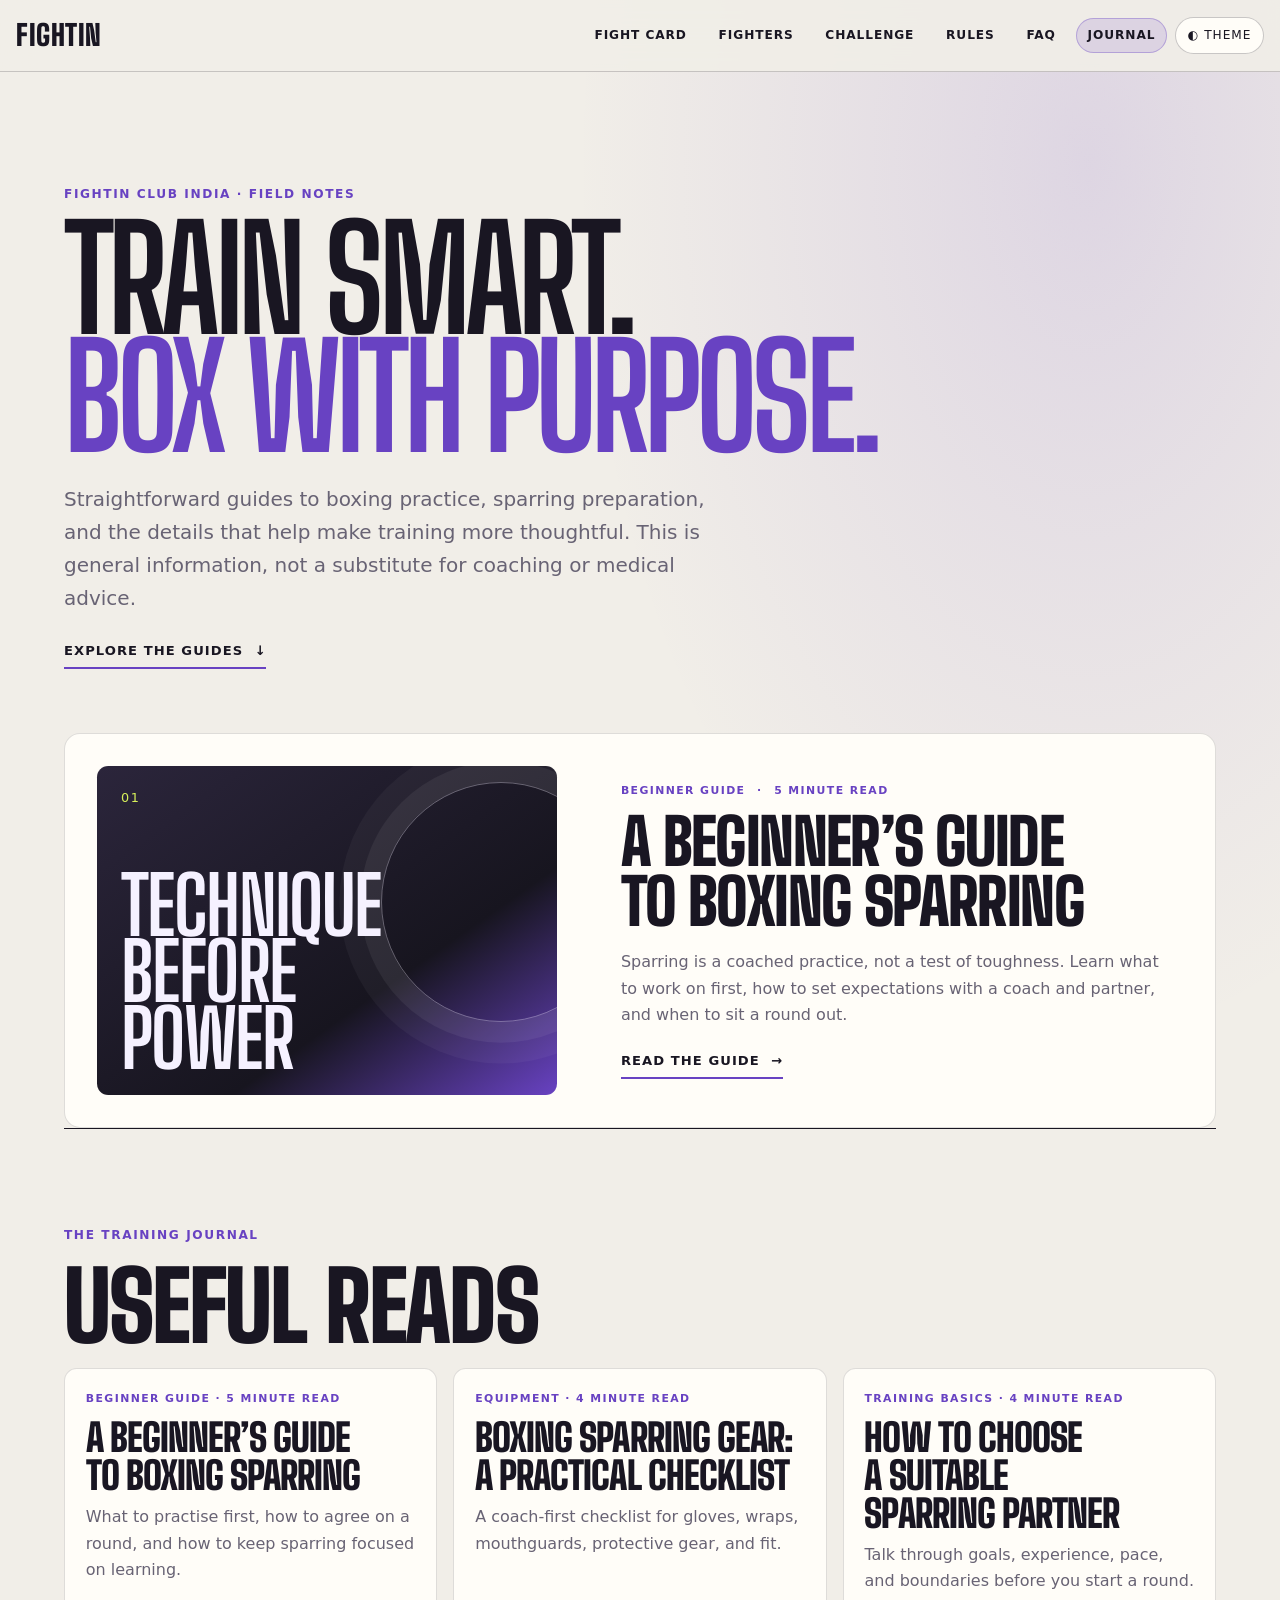
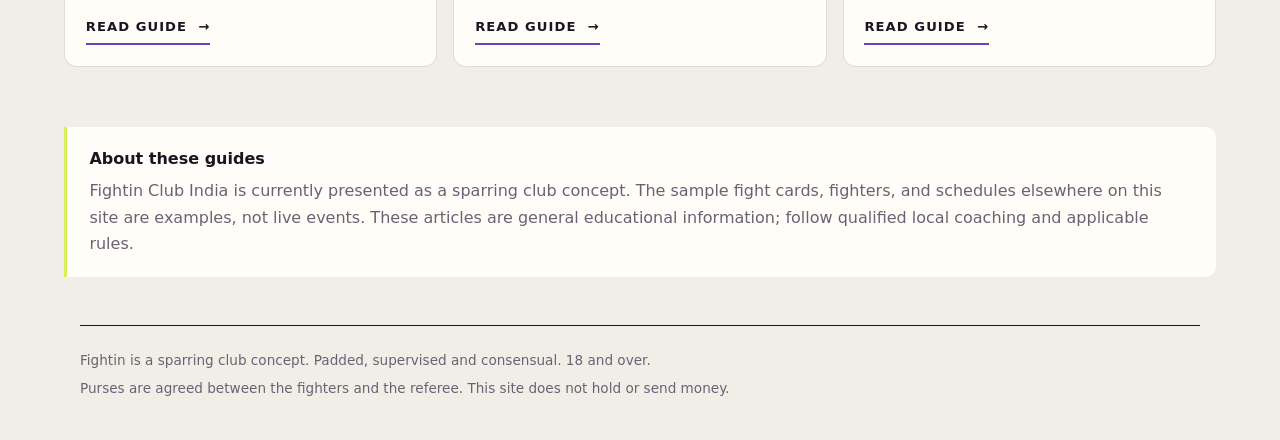
==== blog.html @ d7cea07d "add blog pages too" ====
<!doctype html>
<html lang="en">
<head>
<meta charset="utf-8">
<meta name="viewport" content="width=device-width, initial-scale=1, viewport-fit=cover">
<title>Boxing &amp; Sparring Guides | Fightin Club India</title>
<meta name="description" content="Practical boxing guides from Fightin Club India: beginner sparring basics, a boxing gear checklist, and how coaches match sparring partners.">
<link rel="canonical" href="https://fightin.in/blog.html">
<meta property="og:type" content="website">
<meta property="og:url" content="https://fightin.in/blog.html">
<meta property="og:title" content="Boxing &amp; Sparring Guides | Fightin Club India">
<meta property="og:description" content="Read practical guides to beginner boxing sparring, essential training gear, and choosing a suitable sparring partner.">
<meta name="twitter:card" content="summary">
<meta name="twitter:title" content="Boxing &amp; Sparring Guides | Fightin Club India">
<meta name="twitter:description" content="Read practical guides to beginner boxing sparring, essential training gear, and choosing a suitable sparring partner.">
<link rel="preconnect" href="https://fonts.googleapis.com">
<link rel="preconnect" href="https://fonts.gstatic.com" crossorigin>
<link rel="stylesheet" href="https://fonts.googleapis.com/css2?family=Big+Shoulders+Display:wght@700;900&amp;family=Special+Elite&amp;display=swap">
<link rel="stylesheet" href="styles.css">
</head>
<body data-page="blog">
<nav class="nav" aria-label="Main">
  <a class="brand" href="index.html">Fightin</a>
  <a data-page="fights" href="fights.html">Fight card</a>
  <a data-page="fighters" href="fighters.html">Fighters</a>
  <a data-page="challenge" href="challenge.html">Challenge</a>
  <a data-page="rules" href="rules.html">Rules</a>
  <a data-page="faq" href="faq.html">FAQ</a>
  <a data-page="blog" href="blog.html">Journal</a>
</nav>

<main class="journal">
  <header class="journal-head">
    <p class="journal-kicker">Fightin Club India · Field notes</p>
    <h1>Train smart.<br><span>Box with purpose.</span></h1>
    <p class="journal-intro">Straightforward guides to boxing practice, sparring preparation, and the details that help make training more thoughtful. This is general information, not a substitute for coaching or medical advice.</p>
    <a class="journal-link" href="#latest">Explore the guides <span aria-hidden="true">↓</span></a>
  </header>

  <section class="journal-feature" aria-label="Featured guide">
    <div class="feature-art" aria-hidden="true"><span>01</span><b>TECHNIQUE<br>BEFORE<br>POWER</b><i></i></div>
    <div class="feature-copy">
      <p class="journal-meta">Beginner guide <span>·</span> 5 minute read</p>
      <h2><a href="boxing-sparring-for-beginners.html">A beginner’s guide to boxing sparring</a></h2>
      <p>Sparring is a coached practice, not a test of toughness. Learn what to work on first, how to set expectations with a coach and partner, and when to sit a round out.</p>
      <a class="journal-link" href="boxing-sparring-for-beginners.html">Read the guide <span aria-hidden="true">→</span></a>
    </div>
  </section>

  <section class="journal-list" id="latest">
    <div class="journal-section-head"><p class="journal-kicker">The training journal</p><h2>Useful reads</h2></div>

    <div class="journal-cards">
      <article class="journal-card"><p class="journal-meta">Beginner guide · 5 minute read</p><h2><a href="boxing-sparring-for-beginners.html">A beginner’s guide to boxing sparring</a></h2><p>What to practise first, how to agree on a round, and how to keep sparring focused on learning.</p><a class="journal-link" href="boxing-sparring-for-beginners.html">Read guide <span aria-hidden="true">→</span></a></article>
      <article class="journal-card"><p class="journal-meta">Equipment · 4 minute read</p><h2><a href="boxing-sparring-gear-checklist.html">Boxing sparring gear: a practical checklist</a></h2><p>A coach-first checklist for gloves, wraps, mouthguards, protective gear, and fit.</p><a class="journal-link" href="boxing-sparring-gear-checklist.html">Read guide <span aria-hidden="true">→</span></a></article>
      <article class="journal-card"><p class="journal-meta">Training basics · 4 minute read</p><h2><a href="choosing-a-boxing-sparring-partner.html">How to choose a suitable sparring partner</a></h2><p>Talk through goals, experience, pace, and boundaries before you start a round.</p><a class="journal-link" href="choosing-a-boxing-sparring-partner.html">Read guide <span aria-hidden="true">→</span></a></article>
    </div>
  </section>

  <aside class="journal-disclosure">
    <strong>About these guides</strong>
    <p>Fightin Club India is currently presented as a sparring club concept. The sample fight cards, fighters, and schedules elsewhere on this site are examples, not live events. These articles are general educational information; follow qualified local coaching and applicable rules.</p>
  </aside>
</main>

<footer>
  <span>Fightin is a sparring club concept. Padded, supervised and consensual. 18 and over.</span>
  <span>Purses are agreed between the fighters and the referee. This site does not hold or send money.</span>
</footer>
<script src="app.js"></script>
</body>
</html>
---- styles.css ----
/* Fightin shared theme: photocopied basement flyer. Bruise purple ink on dirty paper, a taped-on yellow accent, big condensed type over typewriter body text. */
:root {
  --paper: #f1eee8;
  --paper-2: #fffdf8;
  --ink: #191622;
  --ink-soft: #686374;
  --bruise: #6842c2;
  --bruise-wash: rgba(104, 66, 194, 0.14);
  --yellow: #d7f05a;
  --on-bruise: #fff;
  --on-ink: #f1eee8;
  --display: "Big Shoulders Display", "Arial Narrow", Impact, sans-serif;
  --type: "Special Elite", "Courier New", Courier, monospace;
  --gutter: 1rem;
  padding-block: env(safe-area-inset-top, 0px) env(safe-area-inset-bottom, 0px);
}
@media (prefers-color-scheme: dark) {
  :root:not([data-theme="light"]) {
    --paper: #111018; --paper-2: #1d1a28; --ink: #f3efff; --ink-soft: #b2acc1;
    --bruise: #b79aff; --bruise-wash: rgba(183, 154, 255, 0.18); --yellow: #d7f05a; --on-bruise: #171222; --on-ink: #111018;
    color-scheme: dark;
  }
}
:root[data-theme="dark"] {
  --paper: #111018; --paper-2: #1d1a28; --ink: #f3efff; --ink-soft: #b2acc1;
  --bruise: #b79aff; --bruise-wash: rgba(183, 154, 255, 0.18); --yellow: #d7f05a; --on-bruise: #171222; --on-ink: #111018;
  color-scheme: dark;
}

* { box-sizing: border-box; }
[hidden] { display: none !important; }
body {
  margin: 0;
  background: var(--paper);
  color: var(--ink);
  font-family: var(--type);
  font-size: 1.0625rem;
  line-height: 1.55;
  padding-inline: var(--gutter);
  padding-block: 0;
  overflow-x: hidden;
}
body::before {
  content: "";
  position: fixed; inset: 0; z-index: 0; pointer-events: none;
  opacity: 0.4; mix-blend-mode: multiply;
  background-image: url("data:image/svg+xml;utf8,<svg xmlns='http://www.w3.org/2000/svg' width='220' height='220'><filter id='n'><feTurbulence type='fractalNoise' baseFrequency='.85' numOctaves='2' stitchTiles='stitch'/><feColorMatrix values='0 0 0 0 0  0 0 0 0 0  0 0 0 0 0  0 0 0 .55 0'/></filter><rect width='100%' height='100%' filter='url(%23n)'/></svg>");
}
main { position: relative; z-index: 1; max-width: 70rem; margin-inline: auto; }
a { color: inherit; }
:focus-visible { outline: 3px solid var(--bruise); outline-offset: 3px; }

/* nav */
.nav {
  position: relative; z-index: 2; max-width: 70rem; margin-inline: auto;
  display: flex; flex-wrap: wrap; align-items: center; gap: 0.3rem 1.3rem;
  padding-block: 0.8rem; border-bottom: 3px solid var(--ink);
}
.nav .brand { font-family: var(--display); font-weight: 900; font-size: 1.9rem; letter-spacing: 0.05em; text-transform: uppercase; text-decoration: none; margin-right: auto; line-height: 1; }
.nav a:not(.brand) {
  text-decoration: none; font-size: 0.82rem; letter-spacing: 0.14em; text-transform: uppercase;
  padding-block: 0.2rem; border-bottom: 3px solid transparent;
}
.nav a:not(.brand):hover, .nav a[aria-current="page"] { border-bottom-color: var(--bruise); }

/* hero */
.hero { padding-block: clamp(2rem, 6vw, 4.5rem) 2.5rem; display: grid; gap: 1.75rem; }
.wordmark {
  font-family: var(--display); font-weight: 900; text-transform: uppercase;
  font-size: clamp(4.6rem, 23vw, 17.5rem); line-height: 0.82; letter-spacing: -0.01em;
  margin: 0; transform: rotate(-1.6deg); transform-origin: left bottom;
  text-shadow: 0.045em 0.03em 0 var(--bruise-wash), -0.02em 0 0 var(--bruise-wash);
}
.wordmark span { display: inline-block; }
.wordmark span:nth-child(3) { transform: translateY(0.03em) rotate(1.5deg); }
.wordmark span:nth-child(6) { transform: translateY(-0.02em) rotate(-2deg); }
.hero-row { display: grid; grid-template-columns: minmax(0, 1.2fr) minmax(0, 1fr); gap: 2rem; align-items: start; }
.hero-copy { margin: 0; max-width: 34rem; font-size: 1.15rem; }
.stamp {
  justify-self: start; border: 4px double var(--bruise); color: var(--bruise);
  font-family: var(--display); font-weight: 900; text-transform: uppercase;
  font-size: clamp(1.4rem, 4vw, 2.1rem); letter-spacing: 0.06em; line-height: 1;
  padding: 0.5rem 0.8rem; transform: rotate(-4deg); width: fit-content;
}

/* page header for inner pages */
.page-head { padding-block: clamp(2rem, 5vw, 3.5rem) 2rem; }
.page-head h1 {
  font-family: var(--display); font-weight: 900; text-transform: uppercase;
  font-size: clamp(3.4rem, 15vw, 9.5rem); line-height: 0.84; margin: 0 0 0.8rem;
  transform: rotate(-1.2deg); transform-origin: left bottom; text-wrap: balance;
  text-shadow: 0.045em 0.03em 0 var(--bruise-wash);
}
.page-head p { margin: 0; max-width: 40rem; color: var(--ink-soft); font-size: 1.1rem; }

/* countdown */
.clock { border: 3px solid var(--ink); background: var(--paper-2); padding: 1rem 1.1rem 1.15rem; position: relative; }
.clock::before {
  content: ""; position: absolute; top: -0.9rem; right: 1.2rem; width: 5rem; height: 1.6rem;
  background: var(--yellow); opacity: 0.8; transform: rotate(4deg);
}
.label { font-size: 0.78rem; letter-spacing: 0.16em; text-transform: uppercase; color: var(--ink-soft); margin: 0; }
.digits { display: flex; flex-wrap: wrap; gap: 0.25rem 1.1rem; margin: 0.4rem 0 0.2rem; font-variant-numeric: tabular-nums; }
.digits div { display: grid; }
.digits b { font-family: var(--display); font-weight: 900; font-size: clamp(2.6rem, 8vw, 4rem); line-height: 1; min-width: 2ch; }
.digits small { font-size: 0.7rem; letter-spacing: 0.16em; text-transform: uppercase; color: var(--ink-soft); }
.clock .note { margin: 0.5rem 0 0; font-size: 0.92rem; }

.cta {
  display: inline-block; margin-top: 1.25rem; background: var(--ink); color: var(--on-ink);
  font-family: var(--display); font-weight: 900; font-size: 1.5rem; text-transform: uppercase; letter-spacing: 0.08em;
  padding: 0.55rem 1.4rem; text-decoration: none; border: 3px solid var(--ink); cursor: pointer;
  transition: transform 0.12s ease, background 0.12s ease, color 0.12s ease;
}
.cta:hover { background: var(--bruise); border-color: var(--bruise); color: var(--on-bruise); transform: translate(-3px, -3px) rotate(-1deg); }
.cta.ghost { background: transparent; color: var(--ink); }
.cta.ghost:hover { background: var(--bruise); color: var(--on-bruise); }
.cta-row { display: flex; flex-wrap: wrap; gap: 0.8rem 1rem; }

/* sections */
section { padding-block: 2.5rem; border-top: 3px solid var(--ink); }
.tag {
  display: inline-block; background: var(--ink); color: var(--on-ink);
  font-size: 0.78rem; letter-spacing: 0.18em; text-transform: uppercase; padding: 0.15rem 0.6rem; margin: 0 0 0.7rem;
  transform: rotate(-1deg);
}
h2 {
  font-family: var(--display); font-weight: 900; text-transform: uppercase;
  font-size: clamp(2.6rem, 9vw, 5.2rem); line-height: 0.9; margin: 0 0 0.6rem; text-wrap: balance;
}
.lede { margin: 0 0 1.8rem; max-width: 40rem; color: var(--ink-soft); }
.fine { font-size: 0.85rem; color: var(--ink-soft); margin: 1rem 0 0; }
.more { display: inline-block; margin-top: 1.2rem; font-size: 0.85rem; letter-spacing: 0.14em; text-transform: uppercase; border-bottom: 3px solid var(--bruise); text-decoration: none; padding-bottom: 0.1rem; }
.more:hover { background: var(--bruise-wash); }

/* facts */
.facts { display: grid; grid-template-columns: repeat(auto-fit, minmax(9.5rem, 1fr)); gap: 1.2rem; }
.fact { border-left: 4px solid var(--bruise); padding-left: 0.8rem; }
.fact b { display: block; font-family: var(--display); font-weight: 900; font-size: clamp(2.8rem, 8vw, 4.2rem); line-height: 0.95; font-variant-numeric: tabular-nums; }
.fact span { font-size: 0.78rem; letter-spacing: 0.14em; text-transform: uppercase; color: var(--ink-soft); }

/* fight card */
.bouts { list-style: none; margin: 0; padding: 0; border-top: 2px solid var(--ink); }
.bout {
  display: grid; grid-template-columns: 9.5rem minmax(0, 1fr) auto; gap: 0.4rem 1.5rem; align-items: center;
  padding: 1rem 0; border-bottom: 2px solid var(--ink);
}
.bout .cls { font-size: 0.8rem; letter-spacing: 0.14em; text-transform: uppercase; color: var(--ink-soft); }
.bout .vs { font-family: var(--display); font-weight: 900; text-transform: uppercase; font-size: clamp(1.5rem, 4.6vw, 2.6rem); line-height: 1; }
.bout .vs em { font-style: normal; color: var(--bruise); padding-inline: 0.35em; }
.bout .vs .lose { text-decoration: line-through; text-decoration-thickness: 0.12em; color: var(--ink-soft); }
.bout .meta { font-size: 0.9rem; text-align: right; font-variant-numeric: tabular-nums; }
.bout .meta b { display: block; font-family: var(--display); font-weight: 900; font-size: 1.9rem; line-height: 1; color: var(--ink); }
.bout.main { background: var(--bruise-wash); padding-inline: 0.8rem; margin-inline: -0.8rem; }
.bout.main .cls { color: var(--bruise); font-weight: 700; }
.subhead { font-family: var(--display); font-weight: 900; text-transform: uppercase; font-size: 2rem; line-height: 1; margin: 2.2rem 0 0.8rem; }

/* steps and night timeline */
.steps { list-style: none; margin: 0; padding: 0; display: grid; grid-template-columns: repeat(auto-fit, minmax(min(100%, 15rem), 1fr)); gap: 1.6rem 2rem; counter-reset: step; }
.steps li { counter-increment: step; border-top: 4px solid var(--ink); padding-top: 0.6rem; }
.steps li::before { content: "Step " counter(step); font-size: 0.78rem; letter-spacing: 0.18em; text-transform: uppercase; color: var(--bruise); }
.steps h3 { font-family: var(--display); font-weight: 900; text-transform: uppercase; font-size: 2rem; line-height: 1; margin: 0.2rem 0 0.4rem; }
.steps p { margin: 0; color: var(--ink-soft); }

.two-col { display: grid; grid-template-columns: repeat(2, minmax(0, 1fr)); gap: 2.5rem; align-items: start; }
.night { list-style: none; margin: 0; padding: 0; border-top: 2px solid var(--ink); }
.night li { display: grid; grid-template-columns: 5.5rem minmax(0, 1fr); gap: 0.2rem 1rem; padding: 0.7rem 0; border-bottom: 2px solid var(--ink); }
.night time { font-family: var(--display); font-weight: 900; font-size: 1.6rem; line-height: 1.1; color: var(--bruise); font-variant-numeric: tabular-nums; }
.night strong { font-weight: 400; display: block; }
.night span { color: var(--ink-soft); font-size: 0.92rem; }
.gear { list-style: none; margin: 0; padding: 0; border-top: 2px solid var(--ink); }
.gear li { padding: 0.7rem 0; border-bottom: 2px solid var(--ink); display: flex; justify-content: space-between; gap: 1rem; }
.gear li span:last-child { color: var(--ink-soft); text-align: right; font-size: 0.92rem; }
.gear li.must span:first-child::before { content: "\2715  "; color: var(--bruise); }

/* rules */
.rules { list-style: none; margin: 0; padding: 0; display: grid; grid-template-columns: repeat(auto-fit, minmax(min(100%, 19rem), 1fr)); gap: 1.4rem 2.5rem; counter-reset: rule; }
.rules li { counter-increment: rule; display: grid; grid-template-columns: auto minmax(0, 1fr); gap: 0.2rem 0.9rem; }
.rules li::before { content: counter(rule); font-family: var(--display); font-weight: 900; font-size: 3.4rem; line-height: 0.8; color: var(--bruise); grid-row: span 2; }
.rules h3 { font-family: var(--display); font-weight: 900; text-transform: uppercase; font-size: 1.6rem; line-height: 1; margin: 0; }
.rules p { margin: 0; color: var(--ink-soft); }

/* forms and cards */
.join { display: grid; grid-template-columns: minmax(0, 1fr) minmax(0, 1fr); gap: 2.5rem; align-items: start; }
form { display: grid; gap: 1rem; min-width: 0; }
.field { display: grid; gap: 0.3rem; }
.field label { font-size: 0.78rem; letter-spacing: 0.16em; text-transform: uppercase; }
.two { display: grid; grid-template-columns: repeat(2, minmax(0, 1fr)); gap: 1rem; }
input, select, textarea {
  font: inherit; color: var(--ink); background: transparent; width: 100%;
  border: 0; border-bottom: 3px solid var(--ink); border-radius: 0; padding: 0.5rem 0.1rem; min-width: 0;
}
select option { background: var(--paper); color: var(--ink); }
input::placeholder { color: var(--ink-soft); opacity: 0.7; }
input:focus-visible, select:focus-visible, textarea:focus-visible { outline: none; border-bottom-color: var(--bruise); background: var(--bruise-wash); }
button.cta { justify-self: start; margin-top: 0.25rem; }
.share { display: grid; gap: 0.6rem; margin-top: 1.2rem; }
textarea { border: 3px solid var(--ink); padding: 0.6rem; min-height: 8rem; resize: vertical; line-height: 1.4; }
.msg { min-height: 1.5em; margin: 0; color: var(--bruise); font-weight: 700; }

.card {
  border: 3px solid var(--ink); background: var(--paper-2); padding: 1.1rem 1.2rem 1.4rem;
  transform: rotate(1.6deg); min-width: 0; position: relative;
}
.card::after {
  content: "VOID IF LEAKED"; position: absolute; right: 0.6rem; bottom: 0.5rem;
  font-size: 0.65rem; letter-spacing: 0.2em; color: var(--ink-soft);
}
.card .top { display: flex; justify-content: space-between; gap: 1rem; flex-wrap: wrap; font-size: 0.78rem; letter-spacing: 0.16em; text-transform: uppercase; border-bottom: 2px solid var(--ink); padding-bottom: 0.4rem; }
.card .nm { font-family: var(--display); font-weight: 900; text-transform: uppercase; font-size: clamp(2.4rem, 8vw, 3.6rem); line-height: 0.95; margin: 0.8rem 0 0.2rem; overflow-wrap: anywhere; }
.card .purse { font-family: var(--display); font-weight: 900; font-size: clamp(3rem, 10vw, 4.6rem); line-height: 1; color: var(--bruise); margin: 0.4rem 0; font-variant-numeric: tabular-nums; }
.card dl { margin: 0.8rem 0 1.4rem; display: grid; grid-template-columns: auto minmax(0, 1fr); gap: 0.2rem 1rem; }
.card dt { color: var(--ink-soft); font-size: 0.8rem; letter-spacing: 0.12em; text-transform: uppercase; }
.card dd { margin: 0; overflow-wrap: anywhere; }
.card .seal { position: absolute; right: 1rem; top: 3.2rem; transform: rotate(10deg); border: 3px solid var(--bruise); color: var(--bruise); font-family: var(--display); font-weight: 900; text-transform: uppercase; padding: 0.1rem 0.5rem; font-size: 1.3rem; letter-spacing: 0.08em; }
.card.blank .nm, .card.blank dd, .card.blank .purse { color: var(--ink-soft); }

/* roster */
.tabs { display: flex; flex-wrap: wrap; gap: 0.5rem; margin: 0 0 1.4rem; }
.tabs button {
  font: inherit; font-size: 0.85rem; letter-spacing: 0.14em; text-transform: uppercase; cursor: pointer;
  background: transparent; color: var(--ink); border: 3px solid var(--ink); padding: 0.3rem 0.9rem;
}
.tabs button[aria-pressed="true"] { background: var(--ink); color: var(--on-ink); }
.tabs button:hover { border-color: var(--bruise); }
.roster { display: grid; grid-template-columns: repeat(auto-fill, minmax(min(100%, 16rem), 1fr)); gap: 1.6rem; list-style: none; margin: 0; padding: 0; }
.fighter { border: 3px solid var(--ink); background: var(--paper-2); padding: 1rem 1.1rem 1.1rem; min-width: 0; }
.fighter:nth-child(odd) { transform: rotate(-0.8deg); }
.fighter:nth-child(even) { transform: rotate(0.8deg); }
.fighter h3 { font-family: var(--display); font-weight: 900; text-transform: uppercase; font-size: 2.4rem; line-height: 0.95; margin: 0 0 0.2rem; overflow-wrap: anywhere; }
.fighter .cls { font-size: 0.78rem; letter-spacing: 0.16em; text-transform: uppercase; color: var(--bruise); }
.fighter .rec { display: flex; gap: 1.4rem; margin: 0.8rem 0; padding-block: 0.6rem; border-block: 2px solid var(--ink); font-variant-numeric: tabular-nums; }
.fighter .rec b { display: block; font-family: var(--display); font-weight: 900; font-size: 1.9rem; line-height: 1; }
.fighter .rec small { font-size: 0.7rem; letter-spacing: 0.14em; text-transform: uppercase; color: var(--ink-soft); }
.fighter p { margin: 0; color: var(--ink-soft); font-size: 0.95rem; }

/* faq */
.faq { border-top: 2px solid var(--ink); }
details { border-bottom: 2px solid var(--ink); padding: 0.9rem 0; }
summary { font-family: var(--display); font-weight: 900; text-transform: uppercase; font-size: clamp(1.4rem, 4vw, 2rem); line-height: 1.05; cursor: pointer; list-style: none; display: flex; justify-content: space-between; gap: 1rem; }
summary::-webkit-details-marker { display: none; }
summary::after { content: "+"; color: var(--bruise); }
details[open] summary::after { content: "\2212"; }
details p { margin: 0.7rem 0 0; max-width: 42rem; color: var(--ink-soft); }

/* explore tiles */
.tiles { display: grid; grid-template-columns: repeat(auto-fit, minmax(min(100%, 14rem), 1fr)); gap: 1.2rem; }
.tile { display: grid; gap: 0.3rem; border: 3px solid var(--ink); padding: 1rem 1.1rem 1.1rem; text-decoration: none; background: var(--paper-2); transition: transform 0.12s ease; }
.tile:nth-child(odd) { transform: rotate(-0.7deg); }
.tile:nth-child(even) { transform: rotate(0.7deg); }
.tile:hover { transform: translate(-3px, -3px) rotate(0deg); border-color: var(--bruise); }
.tile b { font-family: var(--display); font-weight: 900; text-transform: uppercase; font-size: 2.2rem; line-height: 1; }
.tile span { color: var(--ink-soft); font-size: 0.95rem; }

footer { position: relative; z-index: 1; max-width: 70rem; margin-inline: auto; border-top: 3px solid var(--ink); padding-block: 1.5rem 2.5rem; display: grid; gap: 0.4rem; font-size: 0.85rem; color: var(--ink-soft); }

@media (max-width: 760px) {
  .hero-row, .join, .two-col { grid-template-columns: minmax(0, 1fr); }
  .two { grid-template-columns: minmax(0, 1fr); }
  .bout { grid-template-columns: minmax(0, 1fr) auto; }
  .bout .cls { grid-column: 1 / -1; }
}
@media (prefers-reduced-motion: no-preference) {
  .stamp { animation: slam 0.5s cubic-bezier(.2, 1.6, .4, 1) both; }
  @keyframes slam { from { transform: rotate(-4deg) scale(1.7); opacity: 0; } to { transform: rotate(-4deg) scale(1); opacity: 1; } }
}
@media (prefers-reduced-motion: reduce) { .cta, .tile { transition: none; } }

/* Editorial finish and motion */
body { background: radial-gradient(ellipse at 85% 8%, var(--bruise-wash), transparent 32rem), var(--paper); }
body::before { opacity: 0.13; mix-blend-mode: soft-light; }
main { max-width: 72rem; }
.nav {
  position: sticky; top: 0; padding: 0.8rem 1rem; margin-inline: calc(-1 * var(--gutter));
  max-width: none; width: calc(100% + 2 * var(--gutter)); background: color-mix(in srgb, var(--paper) 88%, transparent);
  backdrop-filter: blur(16px); -webkit-backdrop-filter: blur(16px); border-bottom: 1px solid color-mix(in srgb, var(--ink) 20%, transparent);
}
.nav .brand { letter-spacing: 0.09em; }
.nav a:not(.brand) { border-radius: 999px; border: 1px solid transparent; padding: 0.42rem 0.68rem; transition: color .18s ease, background .18s ease, border-color .18s ease; }
.nav a:not(.brand):hover, .nav a[aria-current="page"] { background: var(--bruise-wash); border-color: color-mix(in srgb, var(--bruise) 35%, transparent); }
.theme-toggle { border: 1px solid color-mix(in srgb, var(--ink) 24%, transparent); border-radius: 999px; background: var(--paper-2); color: var(--ink); padding: .45rem .72rem; font: inherit; font-size: .76rem; letter-spacing: .08em; text-transform: uppercase; cursor: pointer; }
.theme-toggle:hover { border-color: var(--bruise); color: var(--bruise); }
.hero { position: relative; isolation: isolate; padding-block: clamp(3rem, 8vw, 6.5rem) 3.2rem; }
.hero::before { content: ""; position: absolute; z-index: -1; width: min(56vw, 38rem); aspect-ratio: 1; right: -10%; top: -5%; border-radius: 50%; background: radial-gradient(circle, var(--bruise-wash), transparent 68%); pointer-events: none; }
.wordmark { letter-spacing: -.035em; text-shadow: .055em .045em 0 var(--bruise-wash); }
.hero-copy { font-size: clamp(1.08rem, 1.7vw, 1.32rem); line-height: 1.65; }
.stamp { background: var(--yellow); color: var(--ink); border: 0; box-shadow: 5px 5px 0 var(--ink); }
.clock, .card, .fighter, .tile { border-radius: 1.1rem; box-shadow: 0 12px 30px rgba(30, 20, 55, .08); }
.clock { border-width: 1px; padding: 1.25rem 1.3rem; }
.clock::before { border-radius: 4px; }
.digits { gap: .7rem 1.35rem; }
.digits div { min-width: 3.1rem; padding: .35rem .45rem; border-radius: .65rem; background: var(--bruise-wash); }
section { padding-block: clamp(2.5rem, 6vw, 4.2rem); border-top-width: 1px; }
.tag { border-radius: 999px; padding: .28rem .72rem; background: var(--yellow); color: #171222; font-size: .7rem; font-weight: 700; }
h2 { letter-spacing: -.025em; }
.cta { border-radius: .65rem; box-shadow: 4px 4px 0 var(--bruise); }
.cta:hover { box-shadow: 6px 6px 0 var(--yellow); }
.bout { border-bottom-width: 1px; transition: background .2s ease, padding .2s ease; }
.bout:not(.main):hover { background: var(--bruise-wash); padding-inline: .7rem; }
.bout.main { border-radius: .8rem; }
.fact { border-left-width: 3px; }
.fact b { color: var(--bruise); }
.steps li { border-top-width: 2px; }
.card, .fighter, .tile { border-width: 1px; background: var(--paper-2); }
.fighter { transition: transform .22s ease, box-shadow .22s ease; }
.fighter:nth-child(odd), .fighter:nth-child(even) { transform: none; }
.fighter:hover { transform: translateY(-5px); box-shadow: 0 18px 38px rgba(30, 20, 55, .16); }
.tile:nth-child(odd), .tile:nth-child(even) { transform: none; }
.tile:hover { transform: translateY(-5px); box-shadow: 0 18px 38px rgba(30, 20, 55, .16); }
footer { border-top-width: 1px; }
.js-ready .reveal { opacity: 0; transform: translateY(20px); transition: opacity .6s ease, transform .6s cubic-bezier(.2,.75,.2,1); }
.js-ready .reveal.is-visible { opacity: 1; transform: translateY(0); }
@media (max-width: 760px) {
  .nav { gap: .3rem .45rem; padding-inline: .7rem; }
  .nav .brand { font-size: 1.65rem; }
  .nav a:not(.brand) { font-size: .69rem; letter-spacing: .08em; padding: .38rem .52rem; }
  .theme-toggle { font-size: .68rem; padding: .38rem .55rem; }
  .hero::before { width: 90vw; right: -30%; top: 5%; }
}

@media (max-width: 600px) {
  html, body { width: 100%; max-width: 100%; overflow-x: clip; }
  body { padding-inline: .85rem; }
  .nav {
    position: relative; inset: auto; width: 100%; max-width: 100%; margin: 0;
    padding: .75rem 0; gap: .35rem .25rem; box-sizing: border-box;
  }
  .nav .brand { margin-right: auto; }
  .nav a:not(.brand) { font-size: .67rem; padding: .38rem .45rem; letter-spacing: .07em; }
  .theme-toggle { font-size: .67rem; padding: .38rem .48rem; }
  main, footer { width: 100%; min-width: 0; }
  .hero { min-width: 0; padding: 2.5rem 0 2rem; }
  .hero::before { width: 75vw; right: -12%; top: 4%; }
  .wordmark {
    max-width: 100%; white-space: nowrap; font-size: clamp(3.35rem, 19vw, 6.2rem);
    letter-spacing: -.045em; transform: none;
  }
  .wordmark span:nth-child(3), .wordmark span:nth-child(6) { transform: none; }
  .hero-row, .join, .two-col { min-width: 0; }
  .hero-copy { font-size: 1.02rem; }
  .cta-row { gap: .65rem; }
  .cta { max-width: 100%; font-size: 1.25rem; padding: .5rem .85rem; }
  .clock { min-width: 0; }
  .digits { gap: .55rem; }
  .digits div { min-width: 2.7rem; }
  .digits b { font-size: 2.5rem; }
  .bout.main { margin-inline: 0; }
  .page-head h1 { font-size: clamp(3rem, 15vw, 5.5rem); }
}
@media (prefers-reduced-motion: reduce) {
  *, *::before, *::after { scroll-behavior: auto !important; animation-duration: .01ms !important; animation-iteration-count: 1 !important; transition-duration: .01ms !important; }
  .js-ready .reveal { opacity: 1; transform: none; }
}

/* Clear, club-ready finish */
:root {
  --type: Inter, ui-sans-serif, system-ui, -apple-system, BlinkMacSystemFont, "Segoe UI", sans-serif;
  --gutter: clamp(1rem, 4vw, 2rem);
}
body { font-size: 1rem; line-height: 1.65; }
body::before { opacity: .045; }
.nav { min-height: 4.5rem; gap: .5rem; }
.nav .brand { font-size: 1.8rem; letter-spacing: .02em; }
.nav a:not(.brand) { font-size: .76rem; letter-spacing: .075em; font-weight: 650; }
.hero { gap: 1.2rem; padding-block: clamp(3.5rem, 9vw, 7rem) 4rem; }
.hero::before { width: min(48vw, 34rem); right: -4%; top: 0; }
.wordmark { transform: none; letter-spacing: -.055em; text-shadow: none; }
.wordmark span:nth-child(3), .wordmark span:nth-child(6) { transform: none; }
.hero-row { align-items: center; gap: clamp(2rem, 6vw, 5rem); }
.hero-copy { font-size: clamp(1.05rem, 1.45vw, 1.2rem); line-height: 1.7; }
.stamp { transform: none; border-radius: 999px; padding: .55rem 1rem; font-size: 1.05rem; box-shadow: none; }
.clock, .card, .fighter, .tile { border-radius: .8rem; box-shadow: 0 8px 24px rgba(20, 18, 32, .08); }
.clock { border: 1px solid color-mix(in srgb, var(--ink) 16%, transparent); }
.clock::before { display: none; }
.digits div { background: color-mix(in srgb, var(--bruise) 9%, var(--paper-2)); }
section { padding-block: clamp(2.5rem, 5vw, 3.75rem); }
section > h2, .page-head h1 { letter-spacing: -.035em; }
.page-head h1 { transform: none; text-shadow: none; line-height: .95; }
.tag { transform: none; letter-spacing: .11em; }
.cta { font-family: var(--type); font-size: .9rem; font-weight: 750; letter-spacing: .045em; border-width: 1px; box-shadow: none; padding: .8rem 1.15rem; }
.cta:hover { transform: translateY(-2px); box-shadow: none; }
.cta.ghost { border-color: color-mix(in srgb, var(--ink) 25%, transparent); }
.bout { padding-block: 1.15rem; }
.bout .vs { letter-spacing: -.02em; }
.bout.main { padding-block: 1.2rem; }
.steps li { border-top-width: 1px; }
.rules li { gap: .35rem .85rem; }
.rules li::before { font-family: var(--type); font-size: 1.2rem; line-height: 1.6; }
.fighter, .tile { border-color: color-mix(in srgb, var(--ink) 14%, transparent); }
.fighter:hover, .tile:hover { transform: translateY(-3px); }
input, select, textarea { border-bottom-width: 1px; }
textarea { border-width: 1px; border-radius: .5rem; }
footer { line-height: 1.6; }
@media (max-width: 760px) {
  .nav { position: relative; top: auto; flex-wrap: wrap; }
  .nav .brand { margin-right: auto; }
}
@media (max-width: 600px) {
  .nav { gap: .25rem; }
  .nav a:not(.brand) { font-size: .65rem; letter-spacing: .035em; }
  .theme-toggle { font-size: .65rem; }
  .hero { padding-top: 2.5rem; }
  .wordmark { font-size: clamp(3.35rem, 19vw, 6.2rem); }
  .cta { font-size: .82rem; }
}

/* Editorial layout for the Fightin training journal */
.journal { max-width: 72rem; }
.journal-head { padding: clamp(3rem, 9vw, 7rem) 0 clamp(2.5rem, 6vw, 4rem); max-width: 56rem; }
.journal-kicker, .journal-meta, .article-index { color: var(--bruise); font-size: .76rem; font-weight: 750; letter-spacing: .13em; text-transform: uppercase; }
.journal-kicker { margin: 0 0 1rem; }
.journal-head h1 { margin: 0; font-family: var(--display); font-size: clamp(4rem, 12vw, 9rem); line-height: .82; letter-spacing: -.04em; text-transform: uppercase; }
.journal-head h1 span { color: var(--bruise); }
.journal-intro { max-width: 42rem; margin: 1.7rem 0 1.2rem; color: var(--ink-soft); font-size: clamp(1.05rem, 1.8vw, 1.25rem); }
.journal-link { display: inline-flex; gap: .7rem; align-items: center; color: var(--ink); font-size: .82rem; font-weight: 750; letter-spacing: .08em; text-decoration: none; text-transform: uppercase; border-bottom: 2px solid var(--bruise); padding: .35rem 0; }
.journal-link:hover { color: var(--bruise); }
.journal-feature { display: grid; grid-template-columns: minmax(15rem, .9fr) minmax(0, 1.1fr); align-items: stretch; gap: clamp(1.5rem, 5vw, 4rem); padding: clamp(1.1rem, 3vw, 2rem); border: 1px solid color-mix(in srgb, var(--ink) 14%, transparent); border-radius: 1rem; background: var(--paper-2); }
.feature-art { min-height: 19rem; position: relative; display: flex; align-items: end; overflow: hidden; padding: 1.5rem; border-radius: .7rem; background: linear-gradient(145deg, #2b253b, #17151f 65%, #6842c2); color: #f5f1ff; }
.feature-art span { position: absolute; top: 1.3rem; left: 1.5rem; color: #d7f05a; font-size: .8rem; letter-spacing: .12em; }
.feature-art b { position: relative; z-index: 1; font-family: var(--display); font-size: clamp(2.8rem, 7vw, 5rem); line-height: .83; letter-spacing: -.02em; }
.feature-art i { position: absolute; width: 15rem; aspect-ratio: 1; right: -4rem; top: 1rem; border: 1px solid rgba(245,241,255,.35); border-radius: 50%; box-shadow: 0 0 0 1.3rem rgba(245,241,255,.06), 0 0 0 2.6rem rgba(245,241,255,.04); }
.feature-copy { align-self: center; padding-block: 1rem; }
.journal-meta { margin: 0 0 .7rem; font-size: .68rem; }
.journal-meta span { padding-inline: .4rem; }
.feature-copy h2, .journal-section-head h2, .article-content h2 { font-family: var(--display); font-size: clamp(2.4rem, 5vw, 4.2rem); line-height: .95; letter-spacing: -.025em; text-transform: uppercase; }
.feature-copy h2 { margin: 0 0 .9rem; }
.feature-copy h2 a { text-decoration: none; }
.feature-copy h2 a:hover { color: var(--bruise); }
.feature-copy > p:not(.journal-meta) { color: var(--ink-soft); max-width: 34rem; }
.journal-list { padding-top: clamp(3rem, 8vw, 6rem); }
.journal-section-head { margin-bottom: 1rem; }
.journal-section-head h2 { margin: 0; font-size: clamp(3rem, 8vw, 6rem); }
.journal-article { display: grid; grid-template-columns: minmax(8rem, .36fr) minmax(0, 1fr); gap: clamp(1rem, 5vw, 4rem); padding: clamp(2rem, 5vw, 3.75rem) 0; border-top: 1px solid color-mix(in srgb, var(--ink) 18%, transparent); scroll-margin-top: 6rem; }
.article-index { display: flex; flex-direction: column; gap: .5rem; padding-top: .45rem; font-size: .68rem; }
.article-index span:first-child { font-family: var(--display); font-size: 2.3rem; line-height: 1; }
.article-index span:last-child { color: var(--ink-soft); }
.article-content { max-width: 48rem; }
.article-content h2 { margin: 0 0 1rem; font-size: clamp(2.2rem, 5vw, 3.8rem); }
.article-content h3 { margin: 1.8rem 0 .4rem; font-size: 1rem; letter-spacing: .025em; }
.article-content p { margin: .7rem 0; }
.article-content .article-deck { margin: 0 0 1.4rem; color: var(--ink-soft); font-size: 1.12rem; }
.article-content a { color: var(--bruise); font-weight: 650; text-underline-offset: .18em; }
.journal-bullets { padding-left: 1.2rem; }
.journal-bullets li { margin: .6rem 0; padding-left: .3rem; }
.journal-disclosure { margin: 0 0 3rem; padding: 1.2rem 1.4rem; border-left: 3px solid var(--yellow); background: var(--paper-2); border-radius: 0 .65rem .65rem 0; }
.journal-disclosure p { margin: .35rem 0 0; color: var(--ink-soft); }
.journal-cards { display: grid; grid-template-columns: repeat(3, minmax(0, 1fr)); gap: 1rem; }
.journal-card { display: flex; flex-direction: column; align-items: flex-start; min-height: 17rem; padding: 1.3rem; border: 1px solid color-mix(in srgb, var(--ink) 14%, transparent); border-radius: .8rem; background: var(--paper-2); }
.journal-card h2 { margin: 0 0 .6rem; font-family: var(--display); font-size: clamp(1.8rem, 3vw, 2.5rem); line-height: .98; text-transform: uppercase; }
.journal-card h2 a { text-decoration: none; }
.journal-card h2 a:hover { color: var(--bruise); }
.journal-card > p:not(.journal-meta) { color: var(--ink-soft); margin: 0 0 1rem; }
.journal-card .journal-link { margin-top: auto; }
.article-page .journal-head { padding-bottom: 2rem; }
.article-page .journal-head h1 { max-width: 52rem; font-size: clamp(3.4rem, 9vw, 7rem); line-height: .9; }
.article-page .journal-kicker a { color: inherit; }
.article-page .article-content { max-width: 48rem; padding-bottom: 3rem; }
.article-page .article-content h2 { margin: 2.2rem 0 .5rem; font-size: clamp(1.65rem, 3vw, 2.1rem); line-height: 1.05; }
.article-page .article-content h2:first-child { margin-top: 0; }
.article-page .article-note { padding: .8rem 1rem; border-left: 2px solid var(--bruise); background: var(--paper-2); border-radius: 0 .5rem .5rem 0; color: var(--ink-soft); font-size: .92rem; }
@media (max-width: 700px) { .journal-feature { grid-template-columns: 1fr; } .feature-art { min-height: 14rem; } .journal-article { grid-template-columns: 1fr; gap: .75rem; } .article-index { flex-direction: row; align-items: baseline; } }
@media (max-width: 760px) { .journal-cards { grid-template-columns: 1fr; } .journal-card { min-height: 0; } }
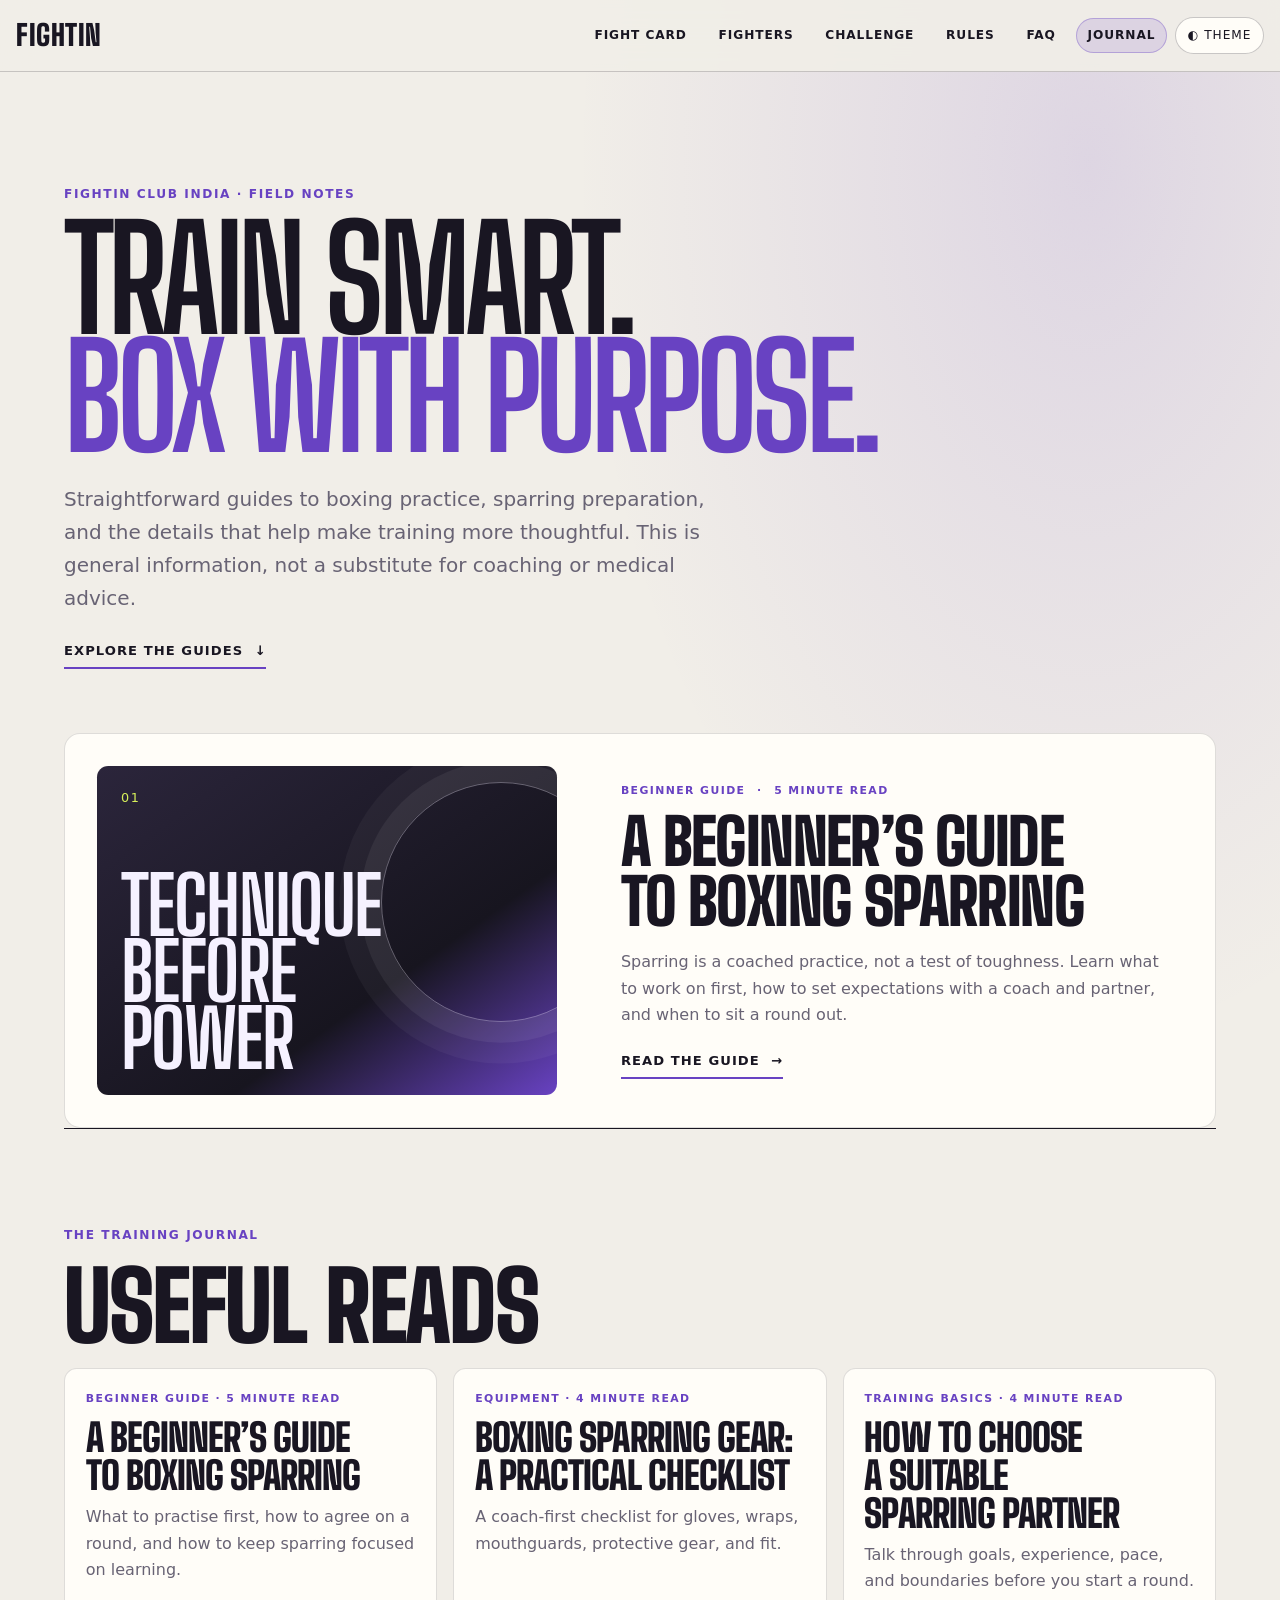
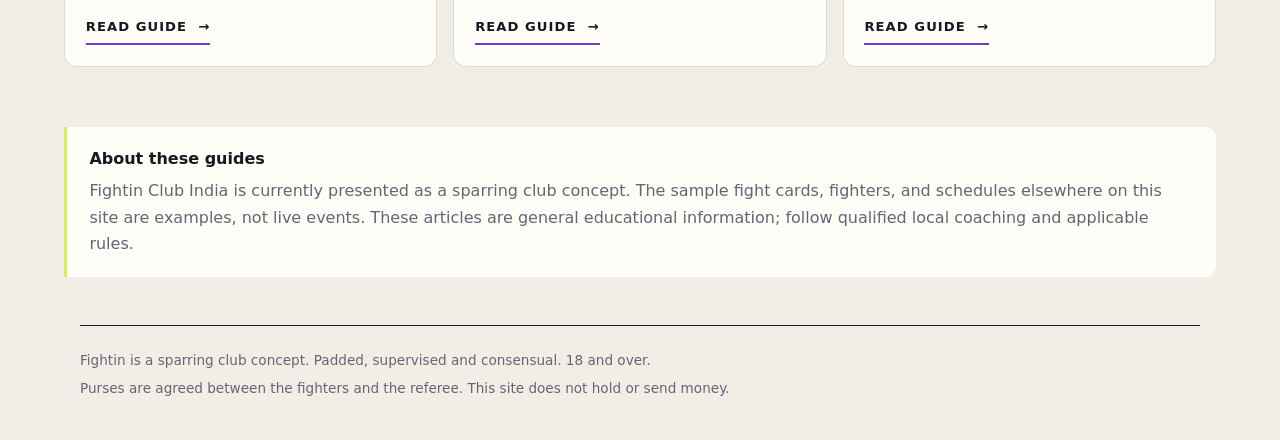
==== commit 235a2141: "fix indexing" ====
--- a/blog.html
+++ b/blog.html
@@ -20,7 +20,7 @@
 </head>
 <body data-page="blog">
 <nav class="nav" aria-label="Main">
-  <a class="brand" href="index.html">Fightin</a>
+  <a class="brand" href="/">Fightin</a>
   <a data-page="fights" href="fights.html">Fight card</a>
   <a data-page="fighters" href="fighters.html">Fighters</a>
   <a data-page="challenge" href="challenge.html">Challenge</a>
--- a/styles.css
+++ b/styles.css
@@ -363,6 +363,8 @@
 .nav .brand { font-size: 1.8rem; letter-spacing: .02em; }
 .nav a:not(.brand) { font-size: .76rem; letter-spacing: .075em; font-weight: 650; }
 .hero { gap: 1.2rem; padding-block: clamp(3.5rem, 9vw, 7rem) 4rem; }
+.brand-descriptor { margin: 0; color: var(--ink-soft); font-size: .76rem; font-weight: 750; letter-spacing: .14em; text-transform: uppercase; }
+.brand-descriptor span { padding-inline: .35rem; color: var(--bruise); }
 .hero::before { width: min(48vw, 34rem); right: -4%; top: 0; }
 .wordmark { transform: none; letter-spacing: -.055em; text-shadow: none; }
 .wordmark span:nth-child(3), .wordmark span:nth-child(6) { transform: none; }
